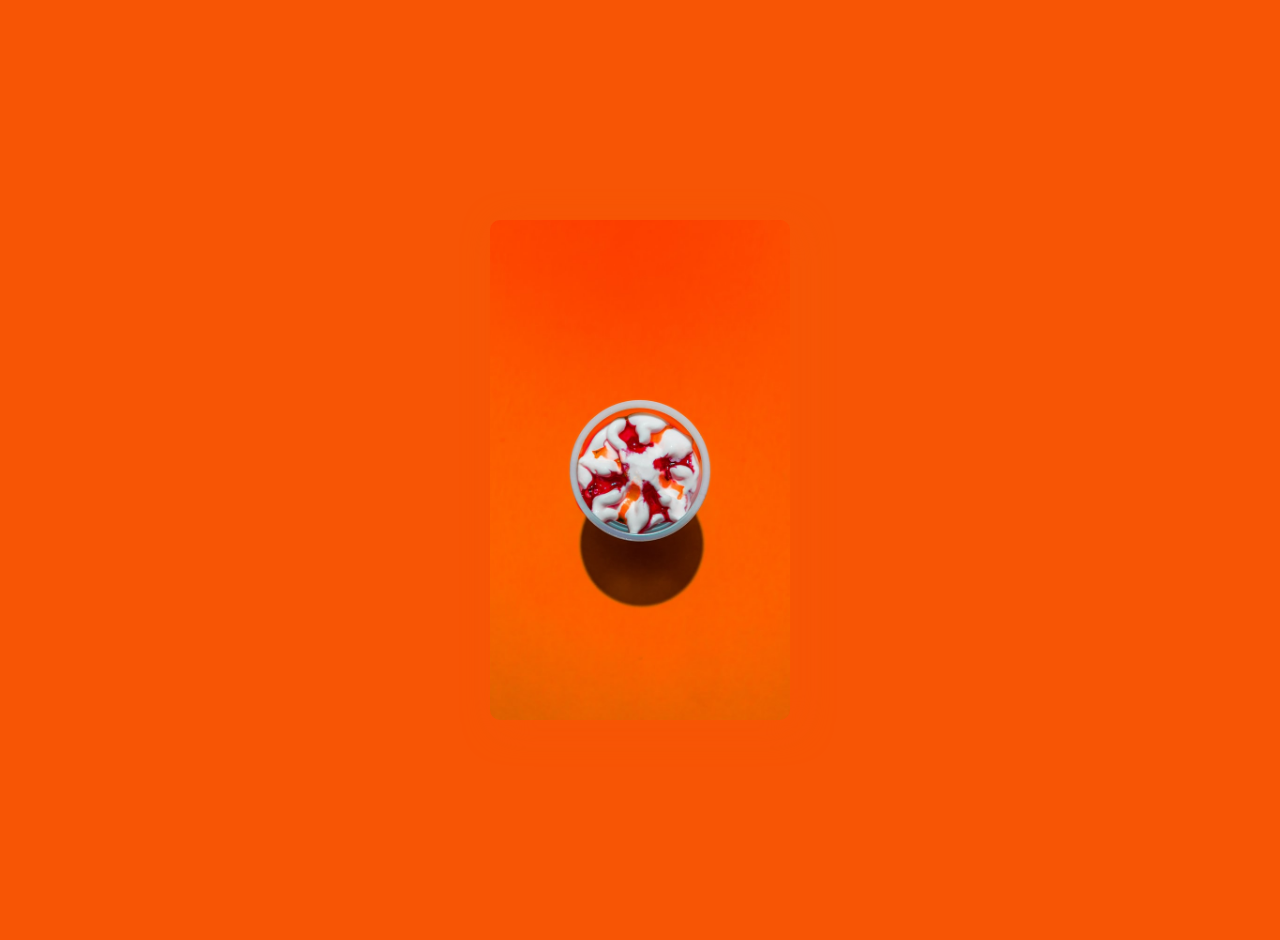
==== index.html @ 384fcd9e "First initial commit" ====
<!DOCTYPE html>
<html lang="en">
  <head>
    <meta charset="UTF-8" />
    <meta http-equiv="X-UA-Compatible" content="IE=edge" />
    <meta name="viewport" content="width=device-width, initial-scale=1.0" />
    <link href="/css/reset.css" rel="stylesheet" />
    <link href="/css/main.min.css" rel="stylesheet" />
    <title>Harmonious Background</title>
  </head>
  <body>
    <div class="wrapper">
        
      <img id="img" src="/assets/images/3.jpg" data-adaptive-background />

    </div>

    <script src="/js/jquery-3.6.0.min.js"></script>
    <script src="/js/color-thief.min.js"></script>
    <script src="/js/script.js"></script>
  </body>
</html>
---- css/main.min.css ----
body{overflow:hidden}.wrapper{display:-webkit-box;display:-ms-flexbox;display:flex;-webkit-box-align:center;-ms-flex-align:center;align-items:center;-webkit-box-pack:center;-ms-flex-pack:center;justify-content:center;padding:20px;width:600;height:100vh}.wrapper .rr{position:relative;width:300px;height:500px;border-radius:20px}.wrapper .rr:before{content:'';position:absolute;top:0;left:0;height:100%;width:100%;background:-webkit-gradient(linear, left top, right top, from(#363ea8), color-stop(#327bd8), to(#59bfd7));background:linear-gradient(90deg, #363ea8, #327bd8, #59bfd7);-webkit-filter:blur(20px);filter:blur(20px);border-radius:20px;z-index:-1;-webkit-transform:rotate(15deg);transform:rotate(15deg)}.wrapper img{width:300px;height:500px;-o-object-fit:cover;object-fit:cover;border-radius:10px}
/*# sourceMappingURL=main.min.css.map */
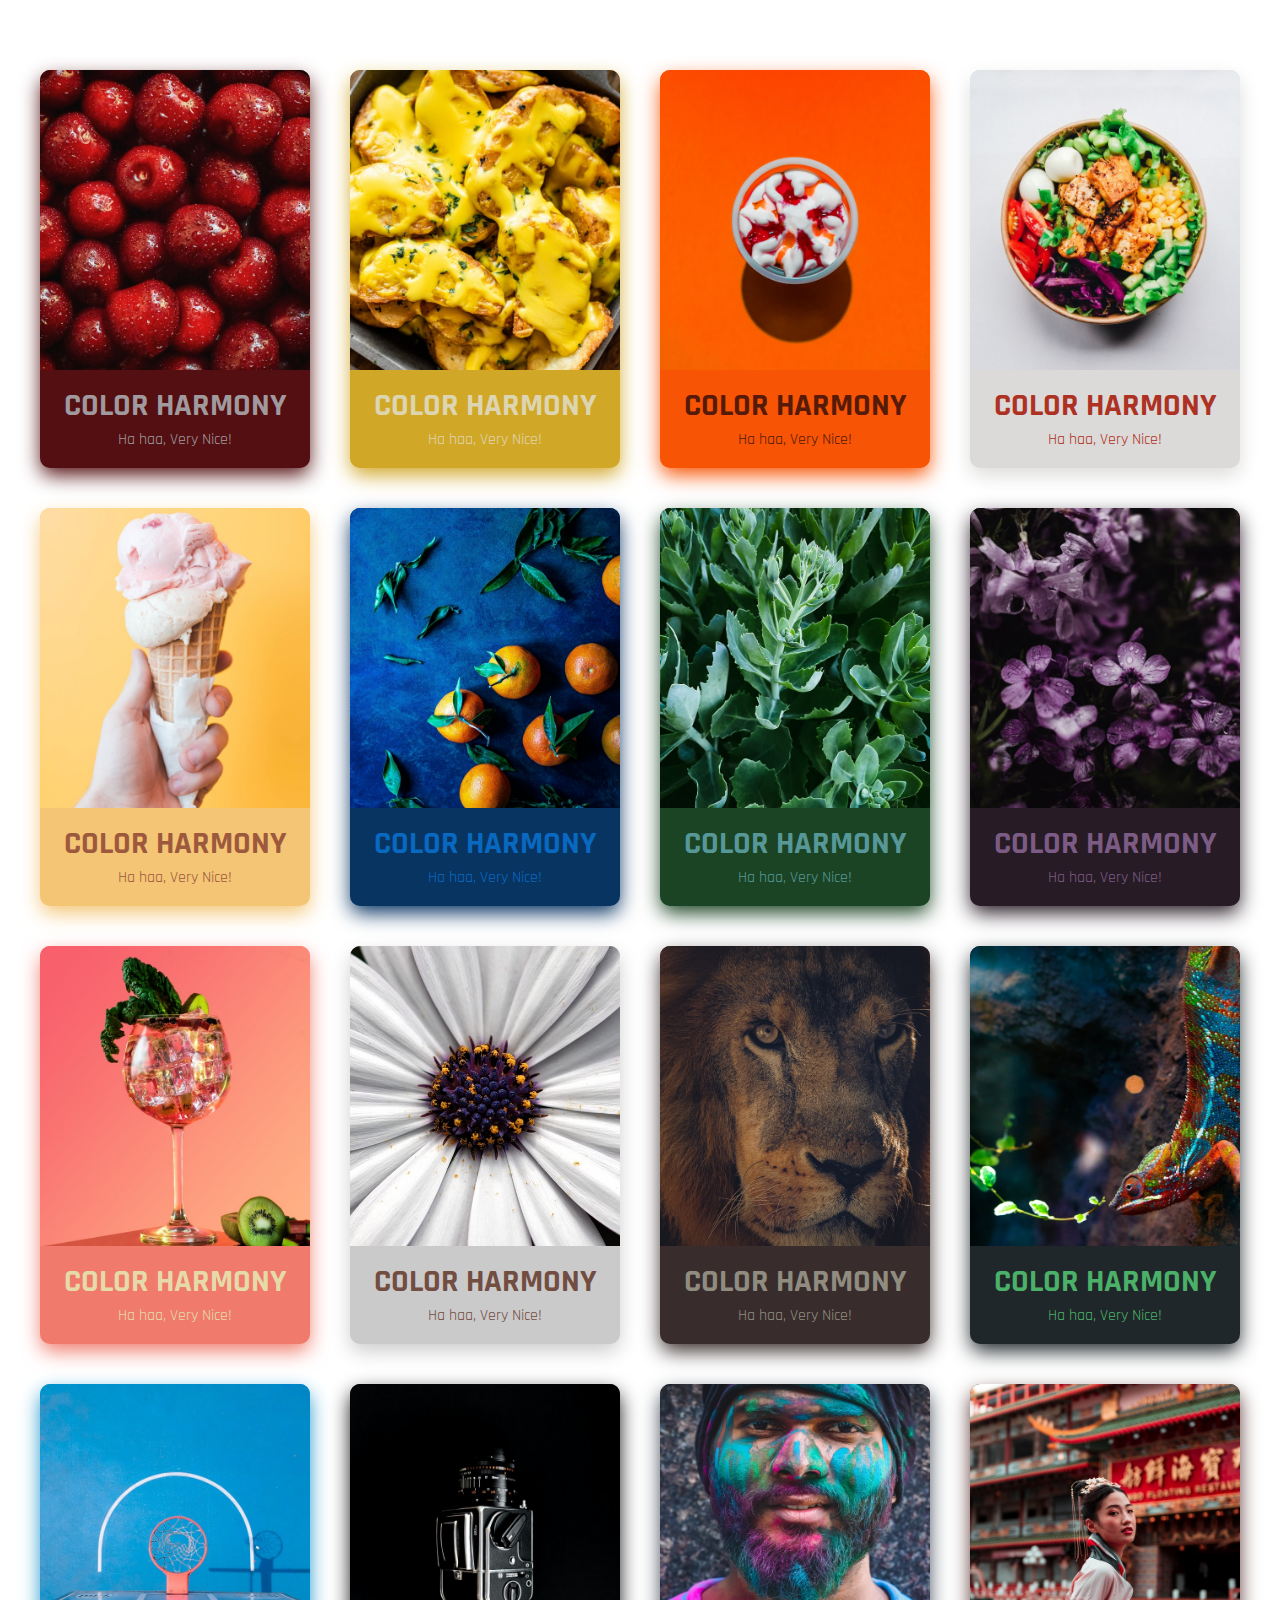
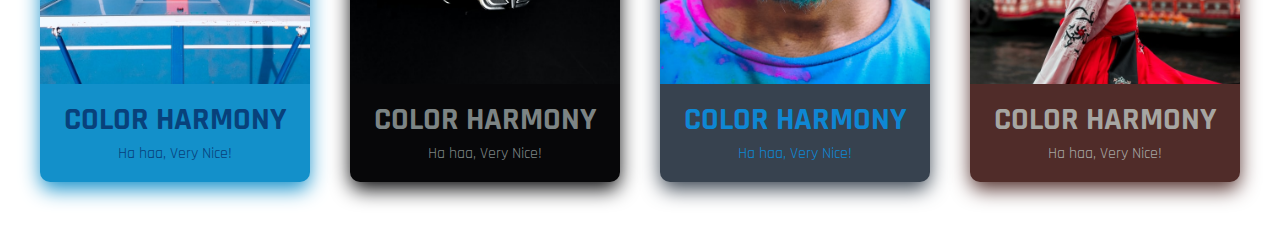
==== commit 0fd76f72: "add images and setup color thief" ====
--- a/index.html
+++ b/index.html
@@ -10,9 +10,86 @@
   </head>
   <body>
     <div class="wrapper">
-        
-      <img id="img" src="/assets/images/3.jpg" data-adaptive-background />
-
+      <div class="card">
+        <img src="/assets/images/1.jpg" />
+        <h1>Color Harmony</h1>
+        <p>Ha haa, Very Nice!</p>
+      </div>
+      <div class="card">
+        <img src="/assets/images/2.jpg" />
+        <h1>Color Harmony</h1>
+        <p>Ha haa, Very Nice!</p>
+      </div>
+      <div class="card">
+        <img src="/assets/images/3.jpg" />
+        <h1>Color Harmony</h1>
+        <p>Ha haa, Very Nice!</p>
+      </div>
+      <div class="card">
+        <img src="/assets/images/4.jpg" />
+        <h1>Color Harmony</h1>
+        <p>Ha haa, Very Nice!</p>
+      </div>
+      <div class="card">
+        <img src="/assets/images/5.jpg" />
+        <h1>Color Harmony</h1>
+        <p>Ha haa, Very Nice!</p>
+      </div>
+      <div class="card">
+        <img src="/assets/images/6.jpg" />
+        <h1>Color Harmony</h1>
+        <p>Ha haa, Very Nice!</p>
+      </div>
+      <div class="card">
+        <img src="/assets/images/7.jpg" />
+        <h1>Color Harmony</h1>
+        <p>Ha haa, Very Nice!</p>
+      </div>
+      <div class="card">
+        <img src="/assets/images/8.jpg" />
+        <h1>Color Harmony</h1>
+        <p>Ha haa, Very Nice!</p>
+      </div>
+      <div class="card">
+        <img src="/assets/images/9.jpg" />
+        <h1>Color Harmony</h1>
+        <p>Ha haa, Very Nice!</p>
+      </div>
+      <div class="card">
+        <img src="/assets/images/10.jpg" />
+        <h1>Color Harmony</h1>
+        <p>Ha haa, Very Nice!</p>
+      </div>
+      <div class="card">
+        <img src="/assets/images/11.jpg" />
+        <h1>Color Harmony</h1>
+        <p>Ha haa, Very Nice!</p>
+      </div>
+      <div class="card">
+        <img src="/assets/images/12.jpg" />
+        <h1>Color Harmony</h1>
+        <p>Ha haa, Very Nice!</p>
+      </div>
+      <div class="card">
+        <img src="/assets/images/13.jpg" />
+        <h1>Color Harmony</h1>
+        <p>Ha haa, Very Nice!</p>
+      </div>
+      <div class="card">
+        <img src="/assets/images/14.jpg" />
+        <h1>Color Harmony</h1>
+        <p>Ha haa, Very Nice!</p>
+      </div>
+      <div class="card">
+        <img src="/assets/images/15.jpg" />
+        <h1>Color Harmony</h1>
+        <p>Ha haa, Very Nice!</p>
+      </div>
+      <div class="card">
+        <img src="/assets/images/16.jpg" />
+        <h1>Color Harmony</h1>
+        <p>Ha haa, Very Nice!</p>
+      </div>
     </div>
 
     <script src="/js/jquery-3.6.0.min.js"></script>
--- a/css/main.min.css
+++ b/css/main.min.css
@@ -1,2 +1,2 @@
-body{overflow:hidden}.wrapper{display:-webkit-box;display:-ms-flexbox;display:flex;-webkit-box-align:center;-ms-flex-align:center;align-items:center;-webkit-box-pack:center;-ms-flex-pack:center;justify-content:center;padding:20px;width:600;height:100vh}.wrapper .rr{position:relative;width:300px;height:500px;border-radius:20px}.wrapper .rr:before{content:'';position:absolute;top:0;left:0;height:100%;width:100%;background:-webkit-gradient(linear, left top, right top, from(#363ea8), color-stop(#327bd8), to(#59bfd7));background:linear-gradient(90deg, #363ea8, #327bd8, #59bfd7);-webkit-filter:blur(20px);filter:blur(20px);border-radius:20px;z-index:-1;-webkit-transform:rotate(15deg);transform:rotate(15deg)}.wrapper img{width:300px;height:500px;-o-object-fit:cover;object-fit:cover;border-radius:10px}
+@import url("https://fonts.googleapis.com/css2?family=Rajdhani:wght@700&display=swap");body{font-family:'Rajdhani', sans-serif;-webkit-font-smoothing:antialiased;-moz-osx-font-smoothing:grayscale}.wrapper{display:-webkit-box;display:-ms-flexbox;display:flex;-webkit-box-align:start;-ms-flex-align:start;align-items:flex-start;-webkit-box-pack:space-evenly;-ms-flex-pack:space-evenly;justify-content:space-evenly;-webkit-box-orient:horizontal;-webkit-box-direction:normal;-ms-flex-direction:row;flex-direction:row;padding:50px 20px;width:600;-ms-flex-wrap:wrap;flex-wrap:wrap}.wrapper .card{display:-webkit-box;display:-ms-flexbox;display:flex;-webkit-box-align:center;-ms-flex-align:center;align-items:center;-webkit-box-pack:center;-ms-flex-pack:center;justify-content:center;-webkit-box-orient:vertical;-webkit-box-direction:normal;-ms-flex-direction:column;flex-direction:column;border-radius:10px;padding-bottom:20px;-webkit-transition:all 0.2s ease;transition:all 0.2s ease;margin:20px;-webkit-box-flex:2;-ms-flex:2 0 21%;flex:2 0 21%}.wrapper .card img{width:100%;height:300px;-o-object-fit:cover;object-fit:cover;border-top-left-radius:10px;border-top-right-radius:10px;margin-bottom:20px}.wrapper .card h1{font-size:2em;font-weight:900;margin-bottom:10px;text-transform:uppercase}
 /*# sourceMappingURL=main.min.css.map */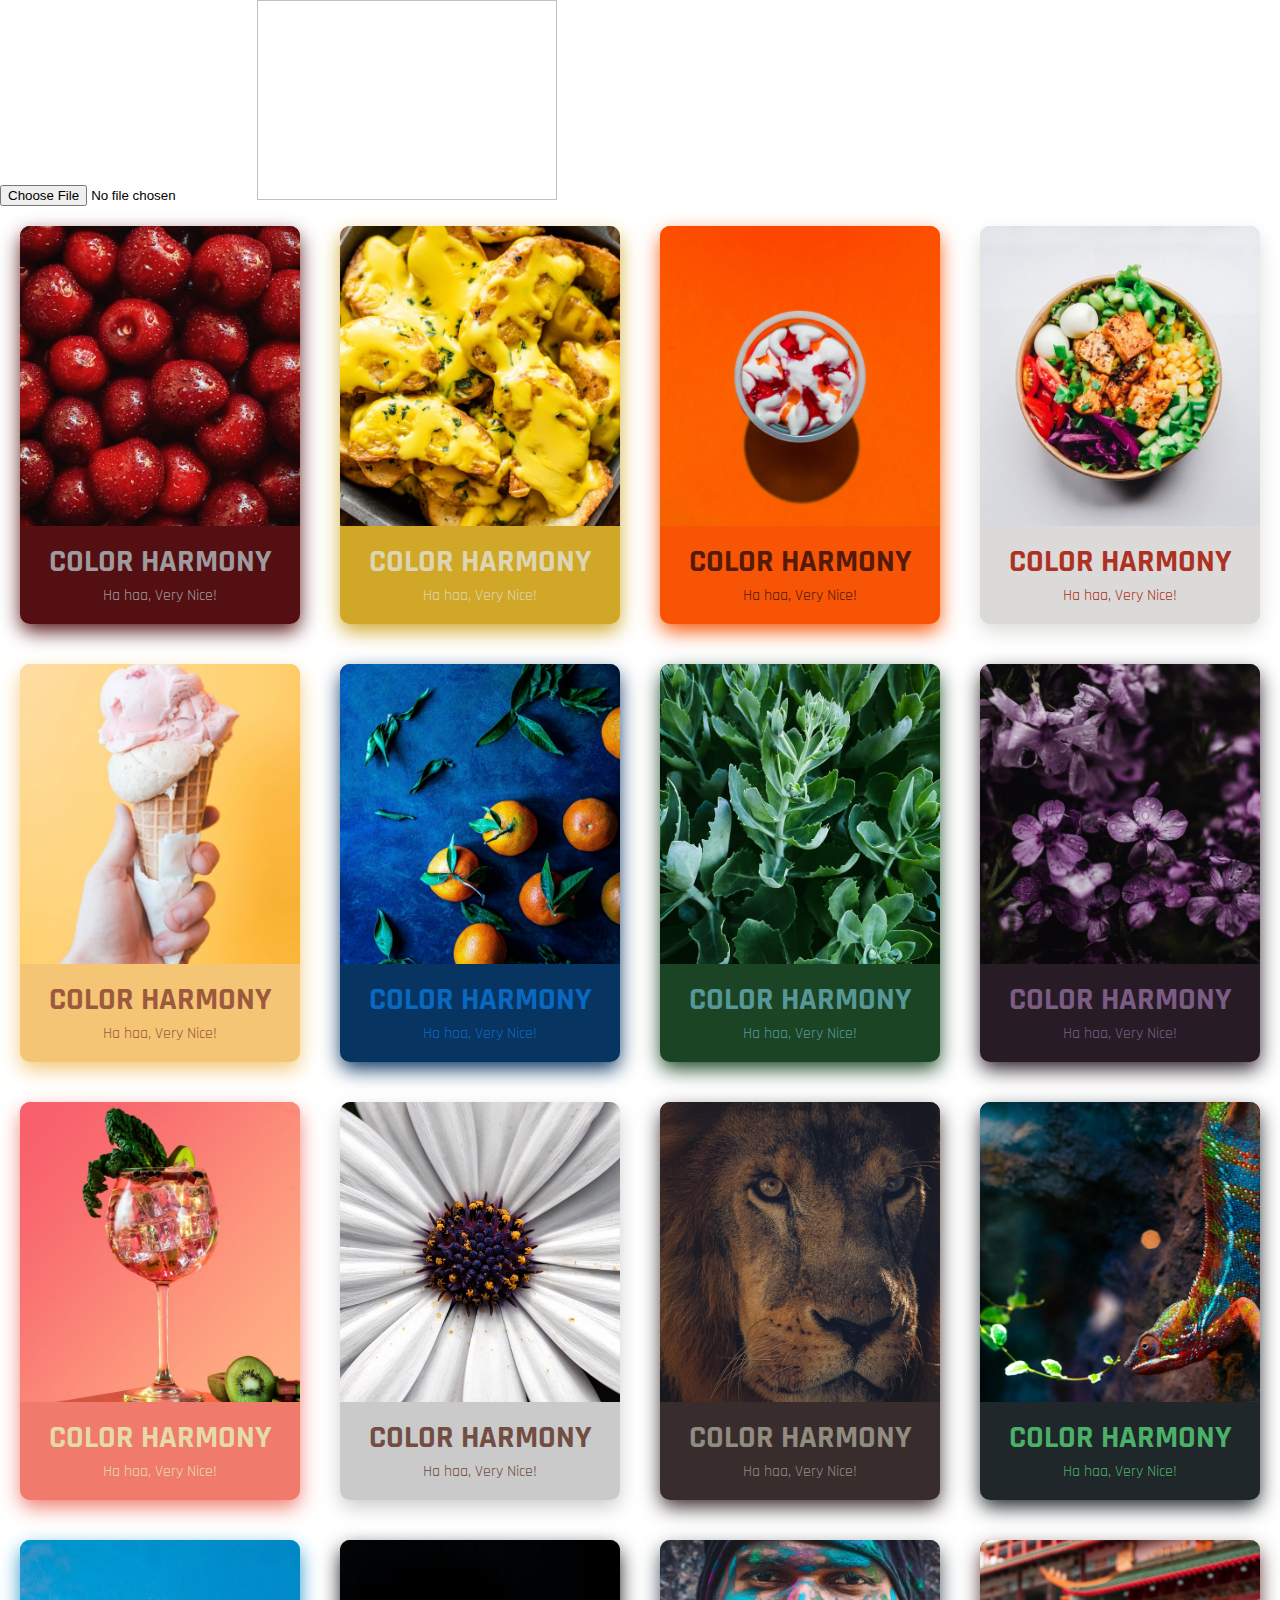
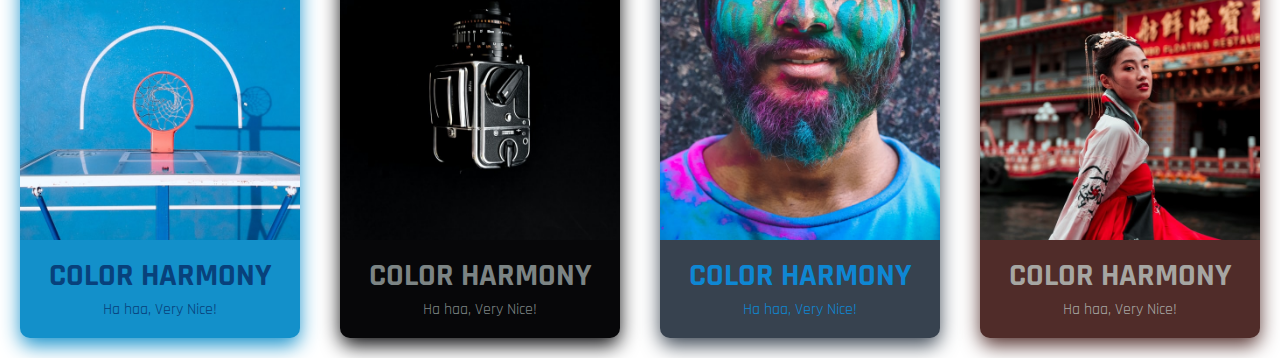
==== commit c7592bdf: "add input file" ====
--- a/index.html
+++ b/index.html
@@ -9,6 +9,13 @@
     <title>Harmonious Background</title>
   </head>
   <body>
+    <div class="box">
+
+    <input id="inp" type="file" onchange="getBaseUrl()">
+    <img id="img"/>
+  </div>
+
+
     <div class="wrapper">
       <div class="card">
         <img src="/assets/images/1.jpg" />
--- a/css/main.min.css
+++ b/css/main.min.css
@@ -1,2 +1,2 @@
-@import url("https://fonts.googleapis.com/css2?family=Rajdhani:wght@700&display=swap");body{font-family:'Rajdhani', sans-serif;-webkit-font-smoothing:antialiased;-moz-osx-font-smoothing:grayscale}.wrapper{display:-webkit-box;display:-ms-flexbox;display:flex;-webkit-box-align:start;-ms-flex-align:start;align-items:flex-start;-webkit-box-pack:space-evenly;-ms-flex-pack:space-evenly;justify-content:space-evenly;-webkit-box-orient:horizontal;-webkit-box-direction:normal;-ms-flex-direction:row;flex-direction:row;padding:50px 20px;width:600;-ms-flex-wrap:wrap;flex-wrap:wrap}.wrapper .card{display:-webkit-box;display:-ms-flexbox;display:flex;-webkit-box-align:center;-ms-flex-align:center;align-items:center;-webkit-box-pack:center;-ms-flex-pack:center;justify-content:center;-webkit-box-orient:vertical;-webkit-box-direction:normal;-ms-flex-direction:column;flex-direction:column;border-radius:10px;padding-bottom:20px;-webkit-transition:all 0.2s ease;transition:all 0.2s ease;margin:20px;-webkit-box-flex:2;-ms-flex:2 0 21%;flex:2 0 21%}.wrapper .card img{width:100%;height:300px;-o-object-fit:cover;object-fit:cover;border-top-left-radius:10px;border-top-right-radius:10px;margin-bottom:20px}.wrapper .card h1{font-size:2em;font-weight:900;margin-bottom:10px;text-transform:uppercase}
+@import url("https://fonts.googleapis.com/css2?family=Rajdhani:wght@700&display=swap");body,html{font-size:100%;padding:0;margin:0;height:100%}body{font-family:'Rajdhani', sans-serif;-webkit-font-smoothing:antialiased;-moz-osx-font-smoothing:grayscale}.wrapper{display:-webkit-box;display:-ms-flexbox;display:flex;-webkit-box-align:start;-ms-flex-align:start;align-items:flex-start;-webkit-box-pack:space-evenly;-ms-flex-pack:space-evenly;justify-content:space-evenly;-webkit-box-orient:horizontal;-webkit-box-direction:normal;-ms-flex-direction:row;flex-direction:row;width:100%;-ms-flex-wrap:wrap;flex-wrap:wrap}.wrapper .card{cursor:pointer;display:-webkit-box;display:-ms-flexbox;display:flex;-webkit-box-align:center;-ms-flex-align:center;align-items:center;-webkit-box-pack:center;-ms-flex-pack:center;justify-content:center;-webkit-box-orient:vertical;-webkit-box-direction:normal;-ms-flex-direction:column;flex-direction:column;border-radius:10px;margin:20px;-webkit-transition:all 0.5s ease;transition:all 0.5s ease;padding-bottom:20px;-webkit-box-flex:2;-ms-flex:2 0 21%;flex:2 0 21%}.wrapper .card.fullscreen{-webkit-animation:animateThis 0.5s ease;animation:animateThis 0.5s ease;-webkit-animation-fill-mode:both;animation-fill-mode:both;border-radius:0}.wrapper .card.fullscreen img{border-radius:0;height:500px}.wrapper .card img{width:100%;height:300px;-o-object-fit:cover;object-fit:cover;border-top-left-radius:10px;border-top-right-radius:10px;margin-bottom:20px}.wrapper .card h1{font-size:2em;font-weight:900;margin-bottom:10px;text-transform:uppercase}@-webkit-keyframes animateThis{0%{position:absolute;width:100%;height:100%}100%{position:absolute;width:100%;height:100%}}@keyframes animateThis{0%{position:absolute;width:100%;height:100%}100%{position:absolute;width:100%;height:100%}}#img{width:300px;height:200px;-o-object-fit:cover;object-fit:cover}
 /*# sourceMappingURL=main.min.css.map */